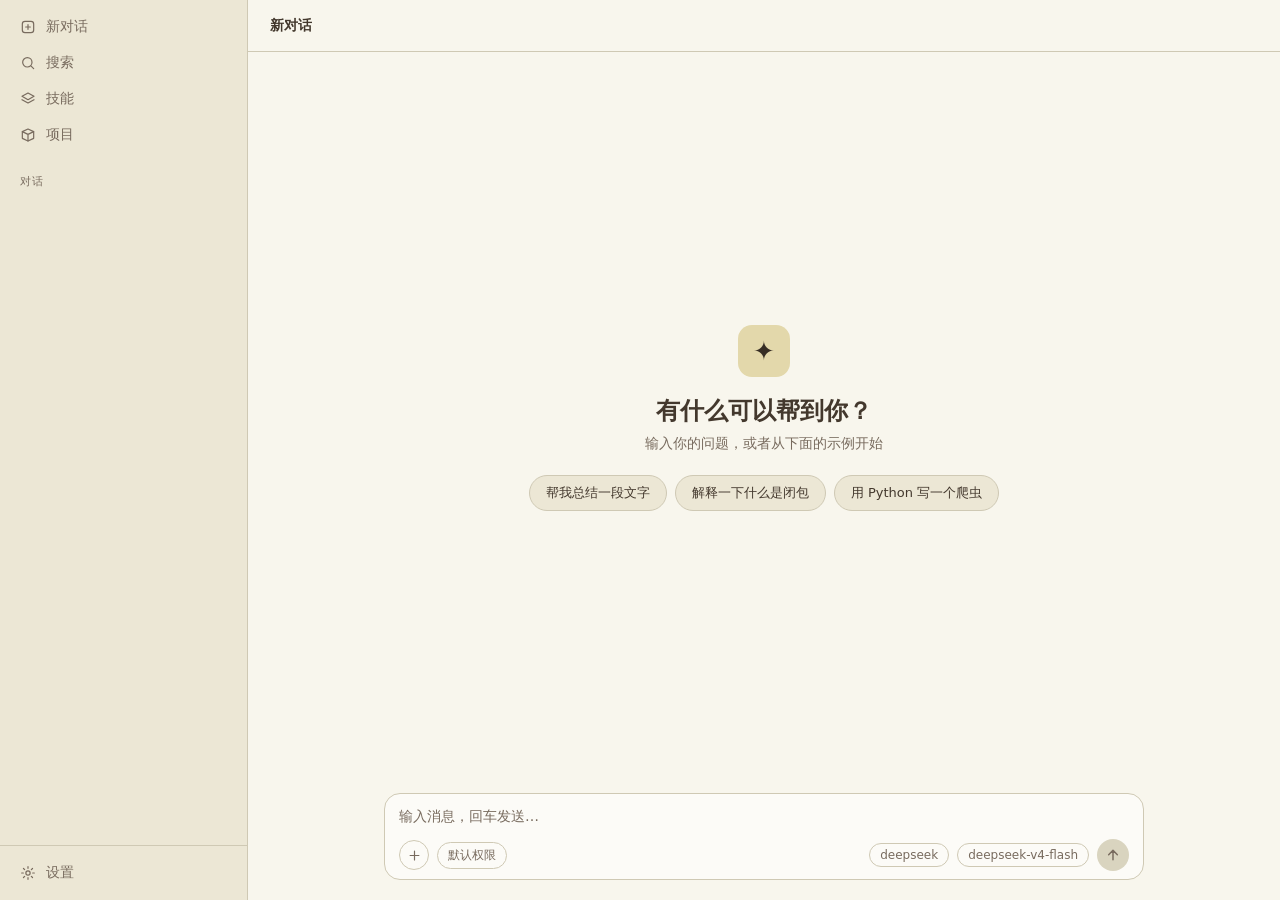
==== static/index.html @ 175a91f8 "refactor: 重构为 app 包，会话存储迁移至 SQLite - 将 main/llm/storage/schemas 移入 app/ 包，启动入口改为 app.main:app - 新增 a" ====
<!DOCTYPE html>
<html lang="zh-CN">
<head>
    <meta charset="UTF-8">
    <meta name="viewport" content="width=device-width, initial-scale=1">
    <title>AI 助手</title>
    <style>
        :root {
            --bg: hsl(48, 45%, 95%);
            --panel: hsl(48, 38%, 88%);
            --line: hsl(45, 22%, 76%);
            --txt: hsl(30, 20%, 22%);
            --sub: hsl(30, 12%, 42%);
            --accent: hsl(48, 50%, 78%);       /* 柔和米黄色 — 高亮态 */
            --hover: hsl(48, 30%, 82%);
            --pending: hsl(48, 40%, 91%);       /* 暖米色 — 等待智能命名 */
            --field: hsl(48, 50%, 98%);
        }
        * { box-sizing: border-box; margin: 0; padding: 0; }

        html, body { height: 100%; }

        [hidden] { display: none !important; }

        body {
            font-family: "Segoe UI", "Microsoft YaHei", system-ui, sans-serif;
            background: var(--bg);
            color: var(--txt);
            height: 100vh;
            display: flex;
            overflow: hidden;
            user-select: none;
        }

        /* ---------- 侧边栏 ---------- */
        aside {
            width: 248px;
            height: 100vh;
            background: var(--panel);
            border-right: 1px solid var(--line);
            display: flex;
            flex-direction: column;
            flex-shrink: 0;
            overflow: hidden;
        }

        .side-top {
            padding: 10px;
            display: flex;
            flex-direction: column;
            gap: 2px;
            flex-shrink: 0;
        }

        .nav-item {
            display: flex;
            align-items: center;
            gap: 10px;
            width: 100%;
            padding: 8px 10px;
            border: none;
            border-radius: 8px;
            background: transparent;
            color: var(--sub);
            font-family: inherit;
            font-size: 13.5px;
            text-align: left;
            cursor: pointer;
        }
        .nav-item svg { width: 16px; height: 16px; flex: none; }
        .nav-item:hover { background: var(--hover); color: var(--txt); }
        .nav-item.active { background: var(--accent); color: hsl(30, 20%, 18%); }

        .chats-label {
            padding: 12px 20px 6px;
            font-size: 11px;
            letter-spacing: 0.5px;
            text-transform: uppercase;
            color: var(--sub);
            flex-shrink: 0;
        }

        .session-list {
            flex: 1;
            min-height: 0;
            overflow-y: auto;
            list-style: none;
            padding: 0 10px 10px;
            display: flex;
            flex-direction: column;
            gap: 1px;
        }
        /* 主题化细滚动条（只用 webkit 规则，勿与 scrollbar-width 混用） */
        .session-list::-webkit-scrollbar { width: 6px; }
        .session-list::-webkit-scrollbar-track { background: transparent; }
        .session-list::-webkit-scrollbar-button { display: none; height: 0; width: 0; }
        .session-list::-webkit-scrollbar-thumb {
            background: hsla(45, 22%, 68%, 0.5);
            border-radius: 999px;
        }
        .session-list::-webkit-scrollbar-thumb:hover {
            background: hsla(45, 25%, 55%, 0.8);
        }

        .session-item {
            flex-shrink: 0;
            padding: 8px 10px;
            border-radius: 8px;
            font-size: 13px;
            color: var(--sub);
            cursor: pointer;
            white-space: nowrap;
            overflow: hidden;
            text-overflow: ellipsis;
            transition: background-color 0.45s cubic-bezier(.2,.7,.3,1),
                        color 0.35s ease,
                        box-shadow 0.45s ease;
        }
        .session-item:hover { background: var(--hover); color: var(--txt); }
        .session-item.active {
            background: var(--accent);
            color: hsl(30, 20%, 18%);
            box-shadow: 0 1px 3px hsla(45, 40%, 60%, 0.25);
        }

        /* 占位态：暖米色素描，等智能命名后柔滑过渡到米黄高亮 */
        .session-item.pending {
            background: var(--pending);
            color: hsl(40, 18%, 38%);
            box-shadow: inset 0 0 0 1px hsla(45, 30%, 72%, 0.6),
                        0 1px 6px hsla(48, 42%, 62%, 0.18);
            animation: pending-glow 2.8s ease-in-out infinite;
            cursor: default;
        }
        @keyframes pending-glow {
            0%, 100% {
                box-shadow: inset 0 0 0 1px hsla(45, 30%, 72%, 0.6),
                            0 1px 6px hsla(48, 42%, 62%, 0.18);
            }
            50% {
                box-shadow: inset 0 0 0 1px hsla(48, 40%, 65%, 0.55),
                            0 2px 10px hsla(48, 45%, 60%, 0.28);
            }
        }

        .side-bottom {
            padding: 10px;
            border-top: 1px solid var(--line);
            flex-shrink: 0;
        }

        /* ---------- 主区域 ---------- */
        main {
            flex: 1;
            display: flex;
            flex-direction: column;
            min-width: 0;
        }

        header {
            height: 52px;
            display: flex;
            align-items: center;
            padding: 0 22px;
            border-bottom: 1px solid var(--line);
        }

        #chat-title {
            font-size: 14px;
            font-weight: 600;
            color: var(--txt);
            white-space: nowrap;
            overflow: hidden;
            text-overflow: ellipsis;
        }

        #output {
            flex: 1;
            min-height: 0;
            overflow-y: auto;
        }

        /* ---------- 新会话欢迎页 ---------- */
        .welcome {
            height: 100%;
            display: flex;
            flex-direction: column;
            align-items: center;
            justify-content: center;
            text-align: center;
            padding: 24px;
        }

        .welcome .logo {
            width: 52px;
            height: 52px;
            border-radius: 14px;
            background: var(--accent);
            color: hsl(30, 20%, 18%);
            font-size: 26px;
            line-height: 52px;
            margin-bottom: 18px;
        }

        .welcome h2 {
            margin: 0 0 8px;
            font-size: 24px;
            font-weight: 600;
        }

        .welcome p {
            margin: 0;
            font-size: 14px;
            color: var(--sub);
        }

        .suggestions {
            display: flex;
            flex-wrap: wrap;
            gap: 8px;
            justify-content: center;
            margin-top: 22px;
            max-width: 520px;
        }

        .suggestion {
            padding: 8px 16px;
            font-size: 13px;
            color: var(--txt);
            background: var(--panel);
            border: 1px solid var(--line);
            border-radius: 999px;
            cursor: pointer;
            font-family: inherit;
        }
        .suggestion:hover { background: var(--hover); }

        /* ---------- 消息列表 ---------- */
        .messages {
            max-width: 760px;
            margin: 0 auto;
            padding: 24px 22px;
            display: flex;
            flex-direction: column;
            gap: 16px;
        }

        .msg {
            max-width: 70%;
            padding: 10px 14px;
            border-radius: 12px;
            font-size: 14px;
            line-height: 1.6;
            white-space: pre-wrap;
            word-break: break-word;
        }

        .msg.user {
            align-self: flex-end;
            background: var(--accent);
            color: hsl(30, 20%, 18%);
        }

        .msg.ai {
            align-self: flex-start;
            background: var(--panel);
            border: 1px solid var(--line);
        }

        /* 等待回复时的三点流动动画 */
        .msg.typing .dots {
            display: inline-flex;
            gap: 4px;
            align-items: center;
            height: 1.5em;
            vertical-align: middle;
        }
        .msg.typing .dots span {
            width: 6px;
            height: 6px;
            border-radius: 50%;
            background: var(--sub);
            animation: typing-flow 1.2s infinite ease-in-out;
        }
        .msg.typing .dots span:nth-child(2) { animation-delay: 0.2s; }
        .msg.typing .dots span:nth-child(3) { animation-delay: 0.4s; }
        @keyframes typing-flow {
            0%, 60%, 100% { opacity: 0.25; transform: scale(0.75); }
            30% { opacity: 1; transform: scale(1.3); background: var(--accent); }
        }

        /* ---------- 输入栏（圆角卡片 + 工具栏） ---------- */
        .composer { padding: 10px 24px 20px; }

        .composer-inner {
            max-width: 760px;
            margin: 0 auto;
            background: var(--field);
            border: 1px solid var(--line);
            border-radius: 16px;
            padding: 12px 14px 8px;
        }

        #msg {
            width: 100%;
            border: none;
            outline: none;
            resize: none;
            background: transparent;
            color: var(--txt);
            font-family: inherit;
            font-size: 14px;
            line-height: 1.5;
            max-height: 200px;
            user-select: text;
        }
        #msg::placeholder { color: var(--sub); }

        .composer-bar {
            display: flex;
            align-items: center;
            gap: 8px;
            margin-top: 8px;
        }

        .spacer { flex: 1; }

        .icon-btn {
            width: 30px;
            height: 30px;
            flex: none;
            display: grid;
            place-items: center;
            border: 1px solid var(--line);
            border-radius: 50%;
            background: transparent;
            color: var(--sub);
            cursor: pointer;
        }
        .icon-btn svg { width: 15px; height: 15px; }
        .icon-btn:hover { background: var(--hover); color: var(--txt); }

        .chip {
            font-size: 12px;
            color: var(--sub);
            border: 1px solid var(--line);
            border-radius: 999px;
            padding: 4px 10px;
            white-space: nowrap;
        }

        #send {
            width: 32px;
            height: 32px;
            flex: none;
            display: grid;
            place-items: center;
            border: none;
            border-radius: 50%;
            background: var(--accent);
            color: hsl(30, 20%, 18%);
            cursor: pointer;
        }
        #send svg { width: 16px; height: 16px; }
        #send:hover { filter: brightness(1.08); }
        #send:disabled {
            background: hsl(48, 25%, 80%);
            color: var(--sub);
            cursor: not-allowed;
            filter: none;
        }
    </style>
</head>
<body>

    <!-- 左侧边栏 -->
    <aside>
        <div class="side-top">
            <button class="nav-item" id="nav-new">
                <svg viewBox="0 0 24 24" fill="none" stroke="currentColor" stroke-width="1.8" stroke-linecap="round" stroke-linejoin="round"><rect x="3.5" y="3.5" width="17" height="17" rx="4"/><path d="M12 8.5v7M8.5 12h7"/></svg>
                <span>新对话</span>
            </button>
            <button class="nav-item" id="nav-search">
                <svg viewBox="0 0 24 24" fill="none" stroke="currentColor" stroke-width="1.8" stroke-linecap="round" stroke-linejoin="round"><circle cx="11" cy="11" r="7"/><path d="M20.5 20.5l-4.2-4.2"/></svg>
                <span>搜索</span>
            </button>
            <button class="nav-item" id="nav-skill">
                <svg viewBox="0 0 24 24" fill="none" stroke="currentColor" stroke-width="1.8" stroke-linecap="round" stroke-linejoin="round"><path d="M12 3l9 5-9 5-9-5z"/><path d="M3 13l9 5 9-5"/></svg>
                <span>技能</span>
            </button>
            <button class="nav-item" id="nav-project">
                <svg viewBox="0 0 24 24" fill="none" stroke="currentColor" stroke-width="1.8" stroke-linecap="round" stroke-linejoin="round"><path d="M3.5 7l8.5-4 8.5 4v10l-8.5 4-8.5-4z"/><path d="M3.5 7l8.5 4 8.5-4M12 11v10"/></svg>
                <span>项目</span>
            </button>
        </div>

        <div class="chats-label">对话</div>
        <ul class="session-list" id="session-list"></ul>

        <div class="side-bottom">
            <button class="nav-item" id="nav-config">
                <svg viewBox="0 0 24 24" fill="none" stroke="currentColor" stroke-width="1.8" stroke-linecap="round" stroke-linejoin="round"><circle cx="12" cy="12" r="3.2"/><path d="M12 2.5v2.5M12 19v2.5M2.5 12H5M19 12h2.5M5.2 5.2l1.8 1.8M17 17l1.8 1.8M18.8 5.2L17 7M7 17l-1.8 1.8"/></svg>
                <span>设置</span>
            </button>
        </div>
    </aside>

    <!-- 右侧主区域 -->
    <main>
        <header>
            <h1 id="chat-title">新对话</h1>
        </header>

        <!-- 消息区：欢迎页 与 消息列表 二选一 -->
        <div id="output">
            <!-- 新会话欢迎页 -->
            <section id="welcome" class="welcome">
                <div class="logo">✦</div>
                <h2>有什么可以帮到你？</h2>
                <p>输入你的问题，或者从下面的示例开始</p>
                <div class="suggestions">
                    <button class="suggestion" data-prompt="帮我总结下面这段文字：">帮我总结一段文字</button>
                    <button class="suggestion" data-prompt="解释一下什么是闭包">解释一下什么是闭包</button>
                    <button class="suggestion" data-prompt="用 Python 写一个简单的爬虫">用 Python 写一个爬虫</button>
                </div>
            </section>

            <!-- 消息列表 -->
            <div id="messages" class="messages" hidden></div>
        </div>

        <div class="composer">
            <div class="composer-inner">
                <textarea id="msg" rows="1" placeholder="输入消息，回车发送…" autocomplete="off"></textarea>
                <div class="composer-bar">
                    <button class="icon-btn" title="添加附件" type="button">
                        <svg viewBox="0 0 24 24" fill="none" stroke="currentColor" stroke-width="1.9" stroke-linecap="round"><path d="M12 5v14M5 12h14"/></svg>
                    </button>
                    <span class="chip">默认权限</span>
                    <span class="spacer"></span>
                    <span class="chip">deepseek</span>
                    <span class="chip">deepseek-v4-flash</span>
                    <button id="send" disabled title="发送">
                        <svg viewBox="0 0 24 24" fill="none" stroke="currentColor" stroke-width="2.2" stroke-linecap="round" stroke-linejoin="round"><path d="M12 19V5M5.5 11.5L12 5l6.5 6.5"/></svg>
                    </button>
                </div>
            </div>
        </div>
    </main>

<script>
    const outputEl = document.getElementById("output");
    const welcomeEl = document.getElementById("welcome");
    const messagesEl = document.getElementById("messages");
    const listEl = document.getElementById("session-list");
    const msgInput = document.getElementById("msg");
    const sendBtn = document.getElementById("send");
    const titleEl = document.getElementById("chat-title");

    let currentSession = null;      // uuid
    let currentSessionName = null;  // 显示名

    /* ==================== 视图切换 ==================== */

    function scrollToLatest(loadingEl) {
        outputEl.scrollTop = outputEl.scrollHeight;

        const outputTop = outputEl.getBoundingClientRect().top;
        const loadingTop = loadingEl.getBoundingClientRect().top;

        if (loadingTop < outputTop) {
            outputEl.scrollTop -= (outputTop - loadingTop);
        }
    }

    // 显示欢迎页（新会话状态）
    function showWelcome() {
        currentSession = null;
        currentSessionName = null;
        titleEl.textContent = "新对话";
        messagesEl.innerHTML = "";
        messagesEl.hidden = true;
        welcomeEl.hidden = false;
        outputEl.scrollTop = 0;
        document.querySelectorAll(".session-item")
            .forEach(el => el.classList.remove("active"));
    }

    // 显示消息列表（已有会话状态）
    function showMessages() {
        welcomeEl.hidden = true;
        messagesEl.hidden = false;
        msgInput.focus();
    }

    // 往消息区追加一条消息
    function addMessage(role, text) {
        const p = document.createElement("div");
        p.className = "msg " + role;
        p.textContent = text;
        messagesEl.appendChild(p);
        outputEl.scrollTop = outputEl.scrollHeight;
        return p;
    }

    // 新建会话 = 回到欢迎页
    function createSession() {
        showWelcome();
        msgInput.value = "";
        autoGrow();
        updateSendState();
        msgInput.focus();
    }

    /* ==================== 侧边栏导航 ==================== */

    const navItems = document.querySelectorAll(".nav-item");
    navItems.forEach(item => {
        item.addEventListener("click", () => {
            navItems.forEach(i => i.classList.remove("active"));
            item.classList.add("active");
        });
    });

    document.getElementById("nav-new").addEventListener("click", () => {
        createSession();
    });

    /* ==================== 后端接口 ==================== */

    async function loadSessions() {
        const r = await fetch("/sessions");
        const data = await r.json();
        return data.sessions;  // [{uuid, name}, ...]
    }

    async function loadHistory(uuid) {
        const r = await fetch("/history", {
            method: "POST",
            headers: {"Content-Type": "application/json"},
            body: JSON.stringify({session_uuid: uuid})
        });
        const data = await r.json();
        return {history: data.history, name: data.session};
    }

    /* ==================== 会话列表 ==================== */

    // 新会话占位项：先以偏白色高光出现，等智能命名后再变为黄色高光
    function addPendingSession(uuid) {
        document.querySelectorAll(".session-item")
            .forEach(el => el.classList.remove("active"));
        const li = document.createElement("li");
        li.className = "session-item pending";
        li.textContent = "新会话";
        li.dataset.uuid = uuid;
        li.addEventListener("click", () => openSession(uuid, "新会话", li));
        listEl.insertBefore(li, listEl.firstChild);
        return li;
    }

    async function refreshSessions() {
        let sessions = [];
        try {
            sessions = await loadSessions();
        } catch (e) {
            console.error("加载会话列表失败", e);
            return;
        }

        listEl.innerHTML = "";
        for (const s of sessions) {
            const li = document.createElement("li");
            li.className = "session-item";
            li.textContent = s.name;
            li.dataset.uuid = s.uuid;
            if (s.uuid === currentSession) li.classList.add("active");
            li.addEventListener("click", () => openSession(s.uuid, s.name, li));
            listEl.appendChild(li);
        }
    }

    async function openSession(uuid, name, li) {
        document.querySelectorAll(".session-item")
            .forEach(el => el.classList.remove("active"));
        if (li) li.classList.add("active");

        navItems.forEach(i => i.classList.remove("active"));

        currentSession = uuid;
        currentSessionName = name;
        titleEl.textContent = name;
        showMessages();
        messagesEl.innerHTML = "";

        try {
            const {history, name: serverName} = await loadHistory(uuid);
            currentSessionName = serverName;
            titleEl.textContent = serverName;
            for (const item of history) {
                addMessage(item.role === "user" ? "user" : "ai", item.content);
            }
        } catch (e) {
            addMessage("ai", "历史记录加载失败");
        }
    }

    /* ==================== 输入框状态 ==================== */

    function autoGrow() {
        msgInput.style.height = "auto";
        msgInput.style.height = Math.min(msgInput.scrollHeight, 200) + "px";
    }

    function updateSendState() {
        sendBtn.disabled = msgInput.value.trim().length === 0;
    }

    msgInput.addEventListener("input", () => {
        autoGrow();
        updateSendState();
    });
    msgInput.addEventListener("keydown", e => {
        if (e.key === "Enter" && !e.shiftKey && !sendBtn.disabled) {
            e.preventDefault();
            sendBtn.click();
        }
    });

    // 示例问题 → 填入输入框
    document.querySelectorAll(".suggestion").forEach(btn => {
        btn.addEventListener("click", () => {
            msgInput.value = btn.dataset.prompt || btn.textContent;
            autoGrow();
            updateSendState();
            msgInput.focus();
        });
    });

    /* ==================== 发送消息 ==================== */

    sendBtn.addEventListener("click", async () => {
        const text = msgInput.value.trim();
        if (!text) return;

        msgInput.value = "";
        autoGrow();
        updateSendState();

        showMessages();
        scrollToLatest(messagesEl);

        addMessage("user", text);
        const loading = addMessage("ai", "");
        loading.classList.add("typing");
        loading.innerHTML = '<span class="dots"><span></span><span></span><span></span></span>';
        scrollToLatest(loading);

        const isNewChat = currentSession === null;
        let pendingItem = null;
        const removePending = () => {
            if (pendingItem) { pendingItem.remove(); pendingItem = null; }
        };

        try {
            const body = {message: text};
            if (currentSession) {
                body.session_uuid = currentSession;
            }

            const r = await fetch("/chat/stream", {
                method: "POST",
                headers: {"Content-Type": "application/json"},
                body: JSON.stringify(body)
            });
            if (!r.ok) {
                const result = await r.json();
                const errMsg = typeof result.detail === "string" ? result.detail : r.status;
                loading.classList.remove("typing");
                loading.textContent = "出错了 - " + errMsg;
                removePending();
                return;
            }
            const reader = await r.body.getReader();
            const decoder = new TextDecoder();
            let buffer = "";
            let full = "";
            while (true) {
                const {value, done} = await reader.read();
                if (done) break;
                buffer += decoder.decode(value, {stream: true});
                const parts = buffer.split("\n\n");
                buffer = parts.pop();
                for (const part of parts) {
                    if (!part.startsWith("data: ")) continue;
                    const content = part.slice(6);
                    if (content.startsWith("[START]")) {
                        currentSession = content.slice(7);
                        if (isNewChat && !pendingItem) {
                            pendingItem = addPendingSession(currentSession);
                        }
                        continue;
                    }
                    if (content === "[DONE]") break;
                    if (content.startsWith("[ERROR]")) {
                        loading.classList.remove("typing");
                        loading.textContent = "出错了 - " + content;
                        removePending();
                        return;
                    }
                    if (content === "") continue;
                    if (full === "") loading.classList.remove("typing");
                    full += content;
                    loading.textContent = full;
                    scrollToLatest(loading);
                    outputEl.scrollTop = outputEl.scrollHeight;
                }
            }

            // 重命名会话（只在新对话且有回复时触发）
            if (full && isNewChat) {
                try {
                    const r2 = await fetch("/chat", {
                        method: "POST",
                        headers: {"Content-Type": "application/json"},
                        body: JSON.stringify({session_uuid: currentSession})
                    });
                    if (r2.ok) {
                        const data = await r2.json();
                        currentSessionName = data.session;
                        titleEl.textContent = data.session;
                        // 占位项由偏白色高光切到黄色高光
                        if (pendingItem) {
                            pendingItem.textContent = data.session;
                            pendingItem.classList.remove("pending");
                            pendingItem.classList.add("active");
                            pendingItem.onclick = () => openSession(currentSession, data.session, pendingItem);
                        }
                    }
                } catch (e) {
                    console.warn("会话重命名失败", e);
                }
            }

            if (full) {
                await refreshSessions();
            } else {
                removePending();
            }
        } catch (e) {
            loading.classList.remove("typing");
            loading.textContent = "网络错误";
            removePending();
        }
    });

    /* ==================== 初始化 ==================== */

    async function init() {
        createSession();
        await refreshSessions();
    }

    init();
</script>
</body>
</html>
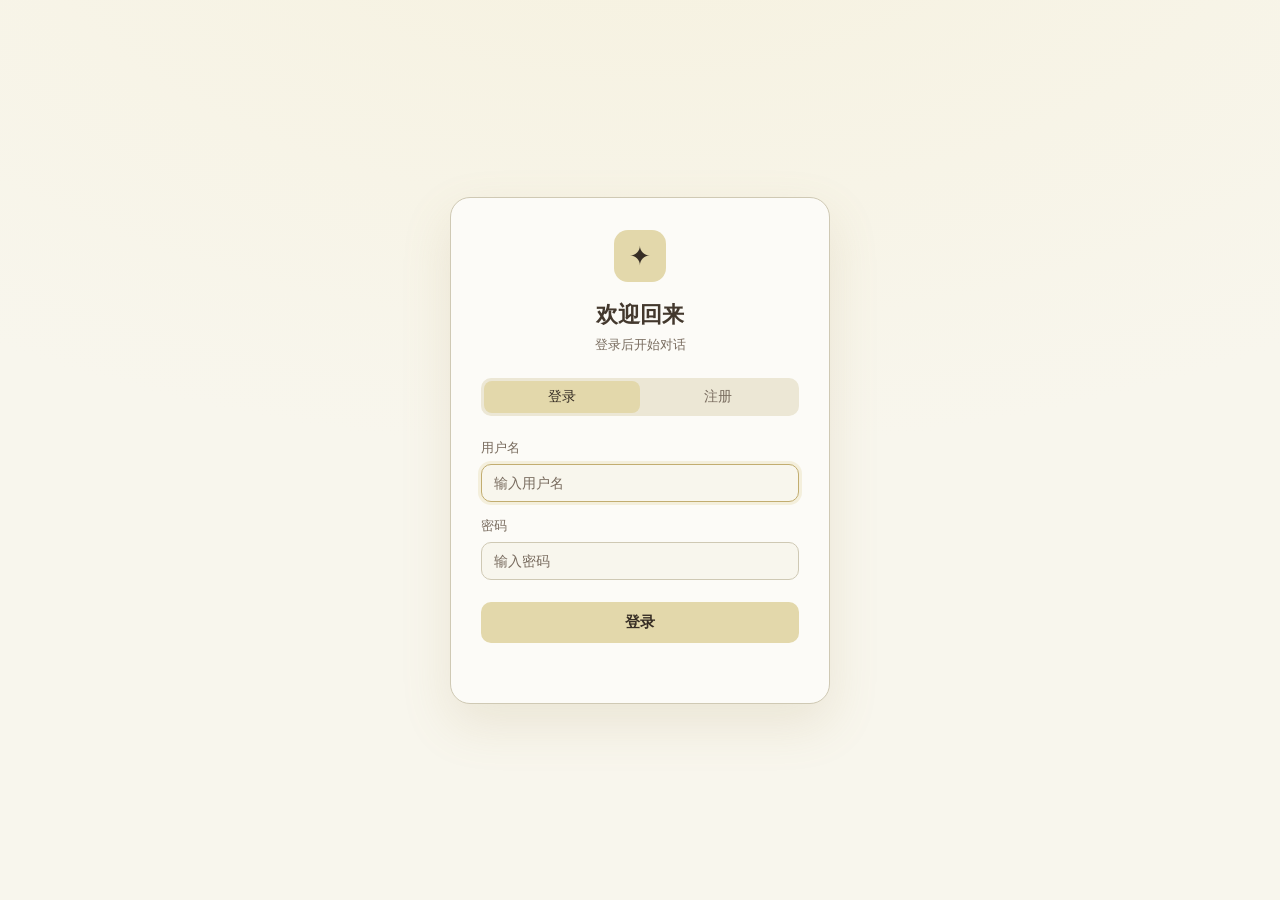
==== commit 529b3bd5: "feat: Redis 熔断降级与后台探活，新增 JWT 登录与用户隔离 - cache: 关闭 redis-py 内置重试，0.5s 超时 + 熔断 + 后台探活，修复 Redis 不可用时的长时间" ====
--- a/static/index.html
+++ b/static/index.html
@@ -32,6 +32,133 @@
             user-select: none;
         }
 
+        #app { display: flex; flex: 1; min-width: 0; }
+
+        /* ---------- 登录 / 注册 ---------- */
+        #auth-view {
+            flex: 1;
+            min-width: 0;
+            display: flex;
+            align-items: center;
+            justify-content: center;
+            padding: 24px;
+            background:
+                radial-gradient(1100px 560px at 50% -12%, hsl(48, 55%, 92%), transparent),
+                var(--bg);
+        }
+
+        .auth-card {
+            width: 100%;
+            max-width: 380px;
+            background: var(--field);
+            border: 1px solid var(--line);
+            border-radius: 20px;
+            padding: 32px 30px 28px;
+            box-shadow: 0 20px 50px hsla(40, 30%, 50%, 0.16);
+        }
+
+        .auth-logo {
+            width: 52px;
+            height: 52px;
+            border-radius: 14px;
+            background: var(--accent);
+            color: hsl(30, 20%, 18%);
+            font-size: 26px;
+            line-height: 52px;
+            text-align: center;
+            margin: 0 auto 18px;
+        }
+
+        .auth-card h2 {
+            font-size: 22px;
+            font-weight: 600;
+            text-align: center;
+            margin: 0 0 6px;
+        }
+
+        .auth-sub {
+            text-align: center;
+            font-size: 13px;
+            color: var(--sub);
+            margin: 0 0 24px;
+        }
+
+        .auth-tabs {
+            display: flex;
+            background: var(--panel);
+            border-radius: 10px;
+            padding: 3px;
+            margin-bottom: 24px;
+        }
+
+        .auth-tabs button {
+            flex: 1;
+            border: none;
+            background: transparent;
+            color: var(--sub);
+            font-family: inherit;
+            font-size: 13.5px;
+            padding: 7px 0;
+            border-radius: 8px;
+            cursor: pointer;
+            transition: background-color .35s ease, color .35s ease;
+        }
+        .auth-tabs button.active {
+            background: var(--accent);
+            color: hsl(30, 20%, 18%);
+        }
+
+        .field { margin-bottom: 16px; }
+        .field label {
+            display: block;
+            font-size: 12.5px;
+            color: var(--sub);
+            margin-bottom: 7px;
+        }
+        .field input {
+            width: 100%;
+            border: 1px solid var(--line);
+            background: var(--bg);
+            color: var(--txt);
+            font-family: inherit;
+            font-size: 14px;
+            padding: 10px 12px;
+            border-radius: 10px;
+            outline: none;
+            user-select: text;
+            transition: border-color .3s ease, box-shadow .3s ease;
+        }
+        .field input::placeholder { color: var(--sub); }
+        .field input:focus {
+            border-color: hsl(45, 40%, 60%);
+            box-shadow: 0 0 0 3px hsla(48, 50%, 70%, 0.25);
+        }
+
+        .auth-btn {
+            width: 100%;
+            border: none;
+            border-radius: 10px;
+            background: var(--accent);
+            color: hsl(30, 20%, 18%);
+            font-family: inherit;
+            font-size: 14.5px;
+            font-weight: 600;
+            padding: 11px 0;
+            cursor: pointer;
+            margin-top: 6px;
+            transition: filter .3s ease, opacity .3s ease;
+        }
+        .auth-btn:hover { filter: brightness(1.05); }
+        .auth-btn:disabled { opacity: .6; cursor: not-allowed; filter: none; }
+
+        .auth-msg {
+            min-height: 18px;
+            font-size: 12.5px;
+            color: hsl(10, 42%, 52%);
+            text-align: center;
+            margin-top: 14px;
+        }
+
         /* ---------- 侧边栏 ---------- */
         aside {
             width: 248px;
@@ -144,10 +271,88 @@
         }
 
         .side-bottom {
+            position: relative;
             padding: 10px;
             border-top: 1px solid var(--line);
             flex-shrink: 0;
         }
+
+        /* ---------- 底部用户栏 + 弹出菜单 ---------- */
+        .user-cell {
+            position: relative;
+            display: flex;
+            align-items: center;
+            gap: 8px;
+            width: 100%;
+            padding: 9px 10px;
+            border: none;
+            border-radius: 9px;
+            background: transparent;
+            color: var(--sub);
+            font-family: inherit;
+            font-size: 13px;
+            cursor: pointer;
+            transition: background-color .35s ease, color .35s ease;
+        }
+        .user-cell:hover { background: var(--hover); color: var(--txt); }
+
+        .user-name {
+            flex: 1;
+            min-width: 0;
+            overflow: hidden;
+            text-overflow: ellipsis;
+            white-space: nowrap;
+            text-align: left;
+        }
+
+        .user-dots {
+            flex: none;
+            display: inline-flex;
+            gap: 2.5px;
+            align-items: center;
+        }
+        .user-dots i {
+            width: 3.5px;
+            height: 3.5px;
+            border-radius: 50%;
+            background: currentColor;
+        }
+
+        .user-menu {
+            position: absolute;
+            bottom: calc(100% + 8px);
+            left: 10px;
+            right: 10px;
+            background: var(--panel);
+            border: 1px solid var(--line);
+            border-radius: 12px;
+            padding: 6px;
+            box-shadow: 0 12px 30px hsla(40, 30%, 40%, 0.18);
+            z-index: 20;
+            animation: menu-in .22s cubic-bezier(.2,.7,.3,1);
+        }
+        @keyframes menu-in {
+            from { opacity: 0; transform: translateY(6px); }
+            to { opacity: 1; transform: translateY(0); }
+        }
+
+        .user-menu-item {
+            width: 100%;
+            display: flex;
+            align-items: center;
+            gap: 8px;
+            padding: 8px 10px;
+            border: none;
+            border-radius: 8px;
+            background: transparent;
+            color: var(--sub);
+            font-family: inherit;
+            font-size: 13px;
+            text-align: left;
+            cursor: pointer;
+            transition: background-color .3s ease, color .3s ease;
+        }
+        .user-menu-item:hover { background: var(--hover); color: var(--txt); }
 
         /* ---------- 主区域 ---------- */
         main {
@@ -253,6 +458,7 @@
             line-height: 1.6;
             white-space: pre-wrap;
             word-break: break-word;
+            user-select: text;
         }
 
         .msg.user {
@@ -372,6 +578,39 @@
     </style>
 </head>
 <body>
+
+    <!-- 登录 / 注册 -->
+    <section id="auth-view">
+        <div class="auth-card">
+            <div class="auth-logo">✦</div>
+            <h2 id="auth-title">欢迎回来</h2>
+            <p class="auth-sub" id="auth-sub">登录后开始对话</p>
+
+            <div class="auth-tabs">
+                <button id="tab-login" class="active" type="button">登录</button>
+                <button id="tab-register" type="button">注册</button>
+            </div>
+
+            <div class="field">
+                <label for="auth-username">用户名</label>
+                <input id="auth-username" type="text" placeholder="输入用户名" autocomplete="username">
+            </div>
+            <div class="field">
+                <label for="auth-password">密码</label>
+                <input id="auth-password" type="password" placeholder="输入密码" autocomplete="current-password">
+            </div>
+            <div class="field" id="confirm-field" hidden>
+                <label for="auth-confirm">确认密码</label>
+                <input id="auth-confirm" type="password" placeholder="再次输入密码" autocomplete="new-password">
+            </div>
+
+            <button class="auth-btn" id="auth-submit" type="button">登录</button>
+            <p class="auth-msg" id="auth-msg"></p>
+        </div>
+    </section>
+
+    <!-- 应用主体 -->
+    <div id="app" hidden>
 
     <!-- 左侧边栏 -->
     <aside>
@@ -398,10 +637,14 @@
         <ul class="session-list" id="session-list"></ul>
 
         <div class="side-bottom">
-            <button class="nav-item" id="nav-config">
-                <svg viewBox="0 0 24 24" fill="none" stroke="currentColor" stroke-width="1.8" stroke-linecap="round" stroke-linejoin="round"><circle cx="12" cy="12" r="3.2"/><path d="M12 2.5v2.5M12 19v2.5M2.5 12H5M19 12h2.5M5.2 5.2l1.8 1.8M17 17l1.8 1.8M18.8 5.2L17 7M7 17l-1.8 1.8"/></svg>
-                <span>设置</span>
+            <button class="user-cell" id="user-menu-btn" type="button">
+                <span class="user-name" id="user-name">用户</span>
+                <span class="user-dots" aria-hidden="true"><i></i><i></i><i></i></span>
             </button>
+            <div class="user-menu" id="user-menu" hidden>
+                <button class="user-menu-item" id="menu-config" type="button">设置</button>
+                <button class="user-menu-item" id="menu-logout" type="button">退出登录</button>
+            </div>
         </div>
     </aside>
 
@@ -447,8 +690,168 @@
             </div>
         </div>
     </main>
+    </div><!-- /#app -->
 
 <script>
+    /* ==================== 认证 ==================== */
+    const TOKEN_KEY = "ai_chat_token";
+    const USER_KEY = "ai_chat_username";
+    let authToken = localStorage.getItem(TOKEN_KEY) || null;
+
+    const authView = document.getElementById("auth-view");
+    const appEl = document.getElementById("app");
+    const userNameEl = document.getElementById("user-name");
+
+    function authHeaders() {
+        return authToken ? {"Authorization": "Bearer " + authToken} : {};
+    }
+
+    function showAuth() {
+        authToken = null;
+        localStorage.removeItem(TOKEN_KEY);
+        localStorage.removeItem(USER_KEY);
+        appEl.hidden = true;
+        authView.hidden = false;
+        setTimeout(() => document.getElementById("auth-username").focus(), 0);
+    }
+
+    function hideAuth() {
+        authView.hidden = true;
+        appEl.hidden = false;
+    }
+
+    // 登录 / 注册切换与提交
+    let authMode = "login";
+    const tabLogin = document.getElementById("tab-login");
+    const tabRegister = document.getElementById("tab-register");
+    const authTitle = document.getElementById("auth-title");
+    const authSub = document.getElementById("auth-sub");
+    const confirmField = document.getElementById("confirm-field");
+    const authSubmit = document.getElementById("auth-submit");
+    const authMsg = document.getElementById("auth-msg");
+    const usernameInput = document.getElementById("auth-username");
+    const passwordInput = document.getElementById("auth-password");
+    const confirmInput = document.getElementById("auth-confirm");
+
+    function setAuthMode(mode) {
+        authMode = mode;
+        const isLogin = mode === "login";
+        tabLogin.classList.toggle("active", isLogin);
+        tabRegister.classList.toggle("active", !isLogin);
+        confirmField.hidden = isLogin;
+        authTitle.textContent = isLogin ? "欢迎回来" : "创建账号";
+        authSub.textContent = isLogin ? "登录后开始对话" : "注册一个新账号";
+        authSubmit.textContent = isLogin ? "登录" : "注册";
+        passwordInput.setAttribute("autocomplete", isLogin ? "current-password" : "new-password");
+        authMsg.textContent = "";
+        usernameInput.focus();
+    }
+
+    tabLogin.addEventListener("click", () => setAuthMode("login"));
+    tabRegister.addEventListener("click", () => setAuthMode("register"));
+
+    function clearAuthFields() {
+        usernameInput.value = "";
+        passwordInput.value = "";
+        confirmInput.value = "";
+    }
+
+    authSubmit.addEventListener("click", async () => {
+        const username = usernameInput.value.trim();
+        const password = passwordInput.value;
+        authMsg.textContent = "";
+
+        if (!username || !password) {
+            authMsg.textContent = "请输入用户名和密码";
+            return;
+        }
+        if (authMode === "register") {
+            if (password.length < 6) {
+                authMsg.textContent = "密码至少 6 位";
+                return;
+            }
+            if (password !== confirmInput.value) {
+                authMsg.textContent = "两次输入的密码不一致";
+                return;
+            }
+        }
+
+        authSubmit.disabled = true;
+        try {
+            const r = await fetch("/" + authMode, {
+                method: "POST",
+                headers: {"Content-Type": "application/json"},
+                body: JSON.stringify({username, password})
+            });
+            const data = await r.json().catch(() => ({}));
+
+            if (!r.ok) {
+                authMsg.textContent = typeof data.detail === "string" ? data.detail : ("请求失败 " + r.status);
+                return;
+            }
+
+            // 注册成功后跳转到登录页，让用户手动登录
+            if (authMode === "register") {
+                clearAuthFields();
+                setAuthMode("login");
+                authMsg.textContent = "注册成功，请登录";
+                return;
+            }
+
+            authToken = data.access_token;
+            localStorage.setItem(TOKEN_KEY, authToken);
+            localStorage.setItem(USER_KEY, username);
+            userNameEl.textContent = username;
+            clearAuthFields();
+            hideAuth();
+            init();
+        } catch (e) {
+            authMsg.textContent = "网络错误，请稍后重试";
+        } finally {
+            authSubmit.disabled = false;
+        }
+    });
+
+    [passwordInput, confirmInput].forEach(input => {
+        input.addEventListener("keydown", e => {
+            if (e.key === "Enter" && !authSubmit.disabled) {
+                e.preventDefault();
+                authSubmit.click();
+            }
+        });
+    });
+
+    /* ==================== 底部用户菜单 ==================== */
+    const userMenuBtn = document.getElementById("user-menu-btn");
+    const userMenu = document.getElementById("user-menu");
+
+    userMenuBtn.addEventListener("click", e => {
+        e.stopPropagation();
+        userMenu.hidden = !userMenu.hidden;
+    });
+
+    document.addEventListener("click", e => {
+        if (!userMenu.hidden && !userMenu.contains(e.target) && e.target !== userMenuBtn) {
+            userMenu.hidden = true;
+        }
+    });
+
+    document.getElementById("menu-config").addEventListener("click", () => {
+        userMenu.hidden = true;
+    });
+
+    document.getElementById("menu-logout").addEventListener("click", () => {
+        userMenu.hidden = true;
+        showAuth();
+    });
+
+    /* 点击非可选中区域时清除文本选区（body 为 user-select:none，浏览器不会自动取消） */
+    document.addEventListener("mousedown", e => {
+        if (e.target.closest(".msg, #msg, .field input")) return;
+        const sel = window.getSelection();
+        if (sel && !sel.isCollapsed) sel.removeAllRanges();
+    });
+
     const outputEl = document.getElementById("output");
     const welcomeEl = document.getElementById("welcome");
     const messagesEl = document.getElementById("messages");
@@ -457,6 +860,8 @@
     const sendBtn = document.getElementById("send");
     const titleEl = document.getElementById("chat-title");
 
+    // currentSession 存会话 uuid（后端生成的唯一标识，用来定位是哪个会话）
+    // currentSessionName 只用于界面显示，二者分工不同
     let currentSession = null;      // uuid
     let currentSessionName = null;  // 显示名
 
@@ -484,6 +889,10 @@
         outputEl.scrollTop = 0;
         document.querySelectorAll(".session-item")
             .forEach(el => el.classList.remove("active"));
+        // 清除所有导航项高亮（如退出登录），并默认高亮“新对话”
+        document.querySelectorAll(".nav-item")
+            .forEach(el => el.classList.remove("active"));
+        document.getElementById("nav-new").classList.add("active");
     }
 
     // 显示消息列表（已有会话状态）
@@ -529,7 +938,8 @@
     /* ==================== 后端接口 ==================== */
 
     async function loadSessions() {
-        const r = await fetch("/sessions");
+        const r = await fetch("/sessions", {headers: authHeaders()});
+        if (r.status === 401) { showAuth(); return []; }
         const data = await r.json();
         return data.sessions;  // [{uuid, name}, ...]
     }
@@ -537,9 +947,10 @@
     async function loadHistory(uuid) {
         const r = await fetch("/history", {
             method: "POST",
-            headers: {"Content-Type": "application/json"},
+            headers: {"Content-Type": "application/json", ...authHeaders()},
             body: JSON.stringify({session_uuid: uuid})
         });
+        if (r.status === 401) { showAuth(); throw new Error("unauthorized"); }
         const data = await r.json();
         return {history: data.history, name: data.session};
     }
@@ -663,6 +1074,7 @@
         };
 
         try {
+            // 发给后端的 JSON：新会话只带 message；续聊时再带上 session_uuid
             const body = {message: text};
             if (currentSession) {
                 body.session_uuid = currentSession;
@@ -670,9 +1082,13 @@
 
             const r = await fetch("/chat/stream", {
                 method: "POST",
-                headers: {"Content-Type": "application/json"},
+                headers: {"Content-Type": "application/json", ...authHeaders()},
                 body: JSON.stringify(body)
             });
+            if (r.status === 401) {
+                showAuth();
+                return;
+            }
             if (!r.ok) {
                 const result = await r.json();
                 const errMsg = typeof result.detail === "string" ? result.detail : r.status;
@@ -694,6 +1110,8 @@
                 for (const part of parts) {
                     if (!part.startsWith("data: ")) continue;
                     const content = part.slice(6);
+                    // 后端把新会话的 uuid 放在流首帧 [START]<uuid> 里发回来，
+                    // 前端存下它，之后所有请求（history / chat / stream）都带上它
                     if (content.startsWith("[START]")) {
                         currentSession = content.slice(7);
                         if (isNewChat && !pendingItem) {
@@ -722,9 +1140,13 @@
                 try {
                     const r2 = await fetch("/chat", {
                         method: "POST",
-                        headers: {"Content-Type": "application/json"},
+                        headers: {"Content-Type": "application/json", ...authHeaders()},
                         body: JSON.stringify({session_uuid: currentSession})
                     });
+                    if (r2.status === 401) {
+                        showAuth();
+                        return;
+                    }
                     if (r2.ok) {
                         const data = await r2.json();
                         currentSessionName = data.session;
@@ -761,7 +1183,16 @@
         await refreshSessions();
     }
 
-    init();
+    // 页面加载：有 token 则直接进入应用，否则展示登录页
+    if (authToken) {
+        const storedName = localStorage.getItem(USER_KEY);
+        if (storedName) userNameEl.textContent = storedName;
+        hideAuth();
+        init();
+    } else {
+        setAuthMode("login");
+        showAuth();
+    }
 </script>
 </body>
 </html>
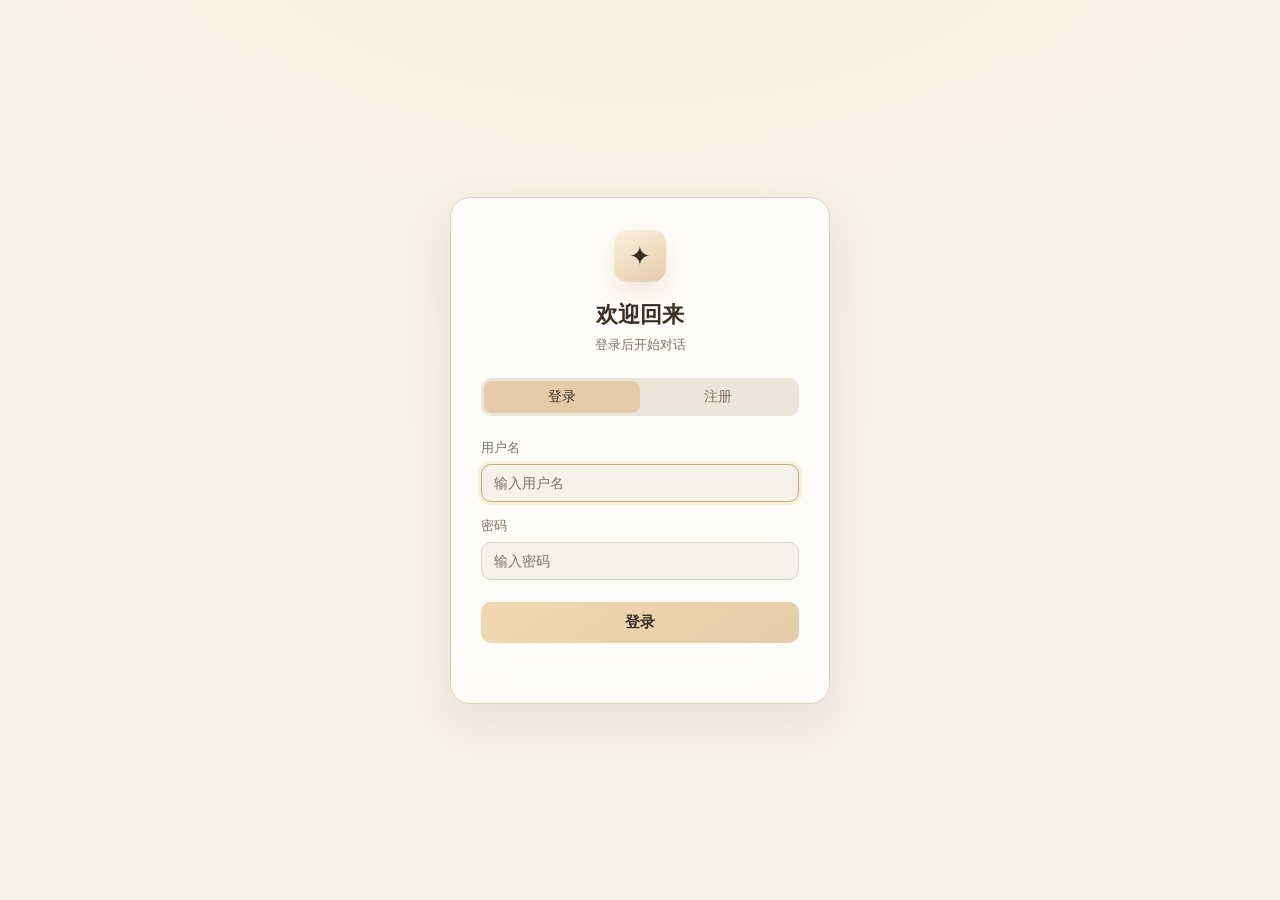
==== commit 7773e18f: "feat: 界面视觉升级与 Docker 部署支持 顶部品牌栏替代左侧会话栏，改为米黄暖色主题并适配移动端；设置入口接通 API Key 弹窗。新增 Dockerfile、compose 与 Cadd" ====
--- a/static/index.html
+++ b/static/index.html
@@ -2,19 +2,25 @@
 <html lang="zh-CN">
 <head>
     <meta charset="UTF-8">
-    <meta name="viewport" content="width=device-width, initial-scale=1">
-    <title>AI 助手</title>
+    <meta name="viewport" content="width=device-width, initial-scale=1, viewport-fit=cover">
+    <meta name="theme-color" content="#f3ead9">
+    <meta name="description" content="小满，一个会记得你的 AI 伙伴">
+    <title>小满 · 记得你的 AI 伙伴</title>
     <style>
         :root {
-            --bg: hsl(48, 45%, 95%);
-            --panel: hsl(48, 38%, 88%);
-            --line: hsl(45, 22%, 76%);
-            --txt: hsl(30, 20%, 22%);
-            --sub: hsl(30, 12%, 42%);
-            --accent: hsl(48, 50%, 78%);       /* 柔和米黄色 — 高亮态 */
-            --hover: hsl(48, 30%, 82%);
-            --pending: hsl(48, 40%, 91%);       /* 暖米色 — 等待智能命名 */
-            --field: hsl(48, 50%, 98%);
+            --bg: hsl(38, 44%, 94%);           /* 米黄底 */
+            --bg-deep: hsl(34, 38%, 90%);
+            --panel: hsl(35, 34%, 89%);
+            --line: hsl(34, 26%, 81%);
+            --txt: hsl(24, 26%, 19%);
+            --sub: hsl(28, 14%, 44%);
+            --accent: hsl(34, 55%, 78%);       /* 暖沙金 */
+            --accent-deep: hsl(24, 42%, 48%);  /* 陶土棕，用于强调 */
+            --hover: hsl(35, 36%, 85%);
+            --pending: hsl(38, 40%, 91%);
+            --field: hsl(40, 62%, 98%);
+            --shadow: 0 18px 44px hsla(30, 30%, 42%, 0.13);
+            --ring: 0 0 0 4px hsla(34, 55%, 70%, 0.22);
         }
         * { box-sizing: border-box; margin: 0; padding: 0; }
 
@@ -23,13 +29,16 @@
         [hidden] { display: none !important; }
 
         body {
-            font-family: "Segoe UI", "Microsoft YaHei", system-ui, sans-serif;
-            background: var(--bg);
+            font-family: "PingFang SC", "Microsoft YaHei", "Segoe UI", system-ui, sans-serif;
+            background:
+                radial-gradient(1200px 620px at 50% -16%, hsl(40, 60%, 97%), transparent 68%),
+                linear-gradient(180deg, var(--bg) 0%, var(--bg-deep) 100%);
             color: var(--txt);
             height: 100vh;
             display: flex;
             overflow: hidden;
             user-select: none;
+            -webkit-font-smoothing: antialiased;
         }
 
         #app { display: flex; flex: 1; min-width: 0; }
@@ -555,6 +564,102 @@
             white-space: nowrap;
         }
 
+        /* API Key 配置入口 */
+        .chip-btn {
+            font-family: inherit;
+            cursor: pointer;
+            background: transparent;
+            transition: background-color .3s ease, color .3s ease;
+        }
+        .chip-btn:hover { background: var(--hover); color: var(--txt); }
+        .chip-btn.configured::after {
+            content: "";
+            display: inline-block;
+            width: 6px;
+            height: 6px;
+            margin-left: 6px;
+            border-radius: 50%;
+            background: hsl(48, 55%, 50%);
+            vertical-align: middle;
+        }
+
+        /* ---------- API Key 配置弹窗 ---------- */
+        .modal-overlay {
+            position: fixed;
+            inset: 0;
+            z-index: 100;
+            display: flex;
+            align-items: center;
+            justify-content: center;
+            padding: 24px;
+            background: hsla(35, 25%, 18%, 0.35);
+            animation: fade-in .25s ease;
+        }
+        @keyframes fade-in {
+            from { opacity: 0; }
+            to { opacity: 1; }
+        }
+
+        .modal-card {
+            width: 100%;
+            max-width: 400px;
+            background: var(--field);
+            border: 1px solid var(--line);
+            border-radius: 16px;
+            padding: 24px;
+            box-shadow: 0 20px 50px hsla(40, 30%, 40%, 0.25);
+            animation: menu-in .25s cubic-bezier(.2,.7,.3,1);
+        }
+
+        .modal-title {
+            font-size: 16px;
+            font-weight: 600;
+            margin: 0 0 4px;
+        }
+
+        .modal-desc {
+            font-size: 12.5px;
+            color: var(--sub);
+            line-height: 1.6;
+            margin: 0 0 18px;
+        }
+
+        .modal-actions {
+            display: flex;
+            justify-content: flex-end;
+            gap: 10px;
+            margin-top: 18px;
+        }
+
+        .btn {
+            padding: 8px 16px;
+            border: 1px solid var(--line);
+            border-radius: 10px;
+            font-family: inherit;
+            font-size: 13.5px;
+            cursor: pointer;
+            transition: filter .3s ease, background-color .3s ease, color .3s ease;
+        }
+        .btn-primary {
+            background: var(--accent);
+            color: hsl(30, 20%, 18%);
+            border-color: transparent;
+        }
+        .btn-primary:hover { filter: brightness(1.05); }
+        .btn-ghost { background: transparent; color: var(--sub); }
+        .btn-ghost:hover { background: var(--hover); color: var(--txt); }
+        .btn:disabled { opacity: .6; cursor: not-allowed; filter: none; }
+
+        .btn-test { margin-right: auto; }
+
+        .modal-status {
+            min-height: 16px;
+            font-size: 12.5px;
+            margin: 0 0 4px;
+        }
+        .modal-status.ok { color: hsl(120, 30%, 38%); }
+        .modal-status.err { color: hsl(10, 42%, 52%); }
+
         #send {
             width: 32px;
             height: 32px;
@@ -574,6 +679,228 @@
             color: var(--sub);
             cursor: not-allowed;
             filter: none;
+        }
+        /* ==================== 视觉升级 ==================== */
+
+        /* 顶部栏：品牌 + 用户菜单，替代原来的左侧栏 */
+        header {
+            height: 64px;
+            padding: 0 26px;
+            background: hsla(40, 62%, 98%, 0.72);
+            backdrop-filter: blur(14px);
+            -webkit-backdrop-filter: blur(14px);
+            border-bottom: 1px solid var(--line);
+            position: relative;
+            z-index: 10;
+        }
+
+        .brand { display: flex; align-items: center; gap: 12px; min-width: 0; }
+
+        .brand-mark {
+            width: 34px; height: 34px;
+            flex: none;
+            display: grid; place-items: center;
+            border-radius: 11px;
+            background: linear-gradient(145deg, hsl(40, 70%, 90%), var(--accent));
+            color: hsl(24, 38%, 30%);
+            font-size: 17px;
+            box-shadow: 0 6px 16px hsla(30, 40%, 50%, 0.18);
+        }
+
+        .brand-text { display: flex; flex-direction: column; gap: 2px; min-width: 0; }
+        .brand-text h1 { font-size: 15px; font-weight: 600; letter-spacing: .2px; }
+
+        .brand-sub {
+            display: inline-flex; align-items: center; gap: 6px;
+            font-size: 11.5px; color: var(--sub);
+        }
+
+        .live-dot {
+            width: 6px; height: 6px; border-radius: 50%;
+            background: hsl(140, 34%, 52%);
+            box-shadow: 0 0 0 0 hsla(140, 34%, 52%, 0.45);
+            animation: live-pulse 2.6s ease-in-out infinite;
+        }
+        @keyframes live-pulse {
+            0%, 100% { box-shadow: 0 0 0 0 hsla(140, 34%, 52%, 0.4); }
+            50% { box-shadow: 0 0 0 5px hsla(140, 34%, 52%, 0); }
+        }
+
+        .user-wrap { position: relative; flex: none; }
+
+        header .user-cell {
+            width: auto;
+            padding: 7px 12px;
+            gap: 8px;
+            border-radius: 999px;
+            border: 1px solid transparent;
+        }
+        header .user-cell:hover { border-color: var(--line); }
+
+        header .user-menu {
+            top: calc(100% + 8px);
+            right: 0;
+            left: auto;
+            bottom: auto;
+            min-width: 168px;
+            background: var(--field);
+            box-shadow: var(--shadow);
+        }
+
+        /* 欢迎页 */
+        .welcome .logo {
+            width: 64px; height: 64px;
+            border-radius: 20px;
+            font-size: 30px;
+            line-height: 64px;
+            background: linear-gradient(150deg, hsl(42, 74%, 92%), var(--accent));
+            box-shadow: 0 14px 34px hsla(30, 42%, 50%, 0.2);
+            animation: float-soft 5.5s ease-in-out infinite;
+        }
+        @keyframes float-soft {
+            0%, 100% { transform: translateY(0); }
+            50% { transform: translateY(-5px); }
+        }
+
+        .welcome h2 {
+            font-family: "Songti SC", "Noto Serif SC", "PingFang SC", serif;
+            font-size: 27px;
+            letter-spacing: .5px;
+        }
+
+        .welcome p { color: var(--sub); }
+
+        .suggestion {
+            background: var(--field);
+            border-color: var(--line);
+            padding: 9px 18px;
+            transition: transform .25s cubic-bezier(.2,.7,.3,1),
+                        background-color .3s ease,
+                        box-shadow .3s ease;
+        }
+        .suggestion:hover {
+            background: var(--field);
+            transform: translateY(-2px);
+            box-shadow: 0 8px 18px hsla(30, 35%, 50%, 0.14);
+        }
+
+        /* 消息气泡 */
+        .messages { max-width: 760px; padding: 30px 22px 12px; gap: 18px; }
+
+        .msg {
+            max-width: 74%;
+            padding: 12px 16px;
+            border-radius: 18px;
+            font-size: 14.5px;
+            line-height: 1.72;
+            box-shadow: 0 2px 10px hsla(30, 30%, 50%, 0.06);
+            animation: msg-in .34s cubic-bezier(.2,.7,.3,1);
+        }
+        @keyframes msg-in {
+            from { opacity: 0; transform: translateY(7px) scale(.99); }
+            to { opacity: 1; transform: translateY(0) scale(1); }
+        }
+
+        .msg.user {
+            background: linear-gradient(150deg, hsl(38, 66%, 84%), var(--accent));
+            border-bottom-right-radius: 6px;
+            box-shadow: 0 8px 20px hsla(30, 40%, 52%, 0.16);
+        }
+
+        .msg.ai {
+            background: var(--field);
+            border: 1px solid var(--line);
+            border-bottom-left-radius: 6px;
+        }
+
+        /* 输入区 */
+        .composer { padding: 8px 24px 20px; }
+        .composer-inner {
+            padding: 13px 16px 9px;
+            border-radius: 20px;
+            box-shadow: 0 10px 30px hsla(30, 30%, 50%, 0.08);
+            transition: border-color .3s ease, box-shadow .3s ease;
+        }
+        .composer-inner:focus-within {
+            border-color: hsl(34, 45%, 68%);
+            box-shadow: var(--ring), 0 10px 30px hsla(30, 30%, 50%, 0.1);
+        }
+
+        .hint { font-size: 11.5px; color: var(--sub); opacity: .85; }
+        .model-chip { opacity: .75; }
+
+        #send {
+            width: 34px; height: 34px;
+            background: linear-gradient(145deg, hsl(38, 68%, 82%), var(--accent));
+            transition: transform .22s cubic-bezier(.2,.7,.3,1),
+                        filter .25s ease,
+                        box-shadow .25s ease;
+        }
+        #send:not(:disabled):hover {
+            transform: translateY(-1px);
+            filter: brightness(1.03);
+            box-shadow: 0 7px 16px hsla(30, 40%, 50%, 0.22);
+        }
+
+        /* 登录卡片 */
+        .auth-card {
+            background: linear-gradient(180deg, hsl(40, 66%, 99%), var(--field));
+            box-shadow: var(--shadow);
+        }
+        .auth-logo {
+            background: linear-gradient(150deg, hsl(42, 74%, 92%), var(--accent));
+            box-shadow: 0 10px 24px hsla(30, 42%, 50%, 0.18);
+        }
+        .auth-btn {
+            background: linear-gradient(145deg, hsl(38, 68%, 82%), var(--accent));
+            transition: transform .2s ease, filter .25s ease, box-shadow .25s ease;
+        }
+        .auth-btn:hover:not(:disabled) {
+            transform: translateY(-1px);
+            box-shadow: 0 10px 22px hsla(30, 40%, 50%, 0.2);
+        }
+
+        /* 滚动条 */
+        #output::-webkit-scrollbar { width: 8px; }
+        #output::-webkit-scrollbar-track { background: transparent; }
+        #output::-webkit-scrollbar-thumb {
+            background: hsla(34, 28%, 74%, 0.65);
+            border-radius: 999px;
+            border: 2px solid transparent;
+            background-clip: content-box;
+        }
+        #output::-webkit-scrollbar-thumb:hover { background-color: hsla(32, 34%, 62%, 0.85); }
+
+        /* 手机端 */
+        @media (max-width: 720px) {
+            header { height: 58px; padding: 0 14px; }
+            .brand { gap: 9px; }
+            .brand-mark { width: 30px; height: 30px; border-radius: 9px; font-size: 15px; }
+            .brand-sub { display: none; }
+            header .user-cell { padding: 6px 9px; }
+            .user-name { max-width: 76px; }
+
+            .messages { padding: 18px 14px 8px; gap: 14px; }
+            .msg { max-width: 86%; font-size: 14px; }
+
+            .composer { padding: 6px 12px calc(12px + env(safe-area-inset-bottom)); }
+            .composer-inner { border-radius: 18px; padding: 11px 12px 8px; }
+            .hint, .model-chip { display: none; }
+
+            .welcome h2 { font-size: 23px; }
+            .welcome .logo { width: 56px; height: 56px; line-height: 56px; font-size: 26px; }
+            .suggestions { max-width: 100%; }
+            .suggestion { font-size: 12.5px; padding: 8px 14px; }
+
+            .auth-card { padding: 28px 22px 24px; border-radius: 18px; }
+        }
+
+        @media (prefers-reduced-motion: reduce) {
+            *, *::before, *::after {
+                animation-duration: .001ms !important;
+                animation-iteration-count: 1 !important;
+                transition-duration: .001ms !important;
+            }
         }
     </style>
 </head>
@@ -612,46 +939,27 @@
     <!-- 应用主体 -->
     <div id="app" hidden>
 
-    <!-- 左侧边栏 -->
-    <aside>
-        <div class="side-top">
-            <button class="nav-item" id="nav-new">
-                <svg viewBox="0 0 24 24" fill="none" stroke="currentColor" stroke-width="1.8" stroke-linecap="round" stroke-linejoin="round"><rect x="3.5" y="3.5" width="17" height="17" rx="4"/><path d="M12 8.5v7M8.5 12h7"/></svg>
-                <span>新对话</span>
-            </button>
-            <button class="nav-item" id="nav-search">
-                <svg viewBox="0 0 24 24" fill="none" stroke="currentColor" stroke-width="1.8" stroke-linecap="round" stroke-linejoin="round"><circle cx="11" cy="11" r="7"/><path d="M20.5 20.5l-4.2-4.2"/></svg>
-                <span>搜索</span>
-            </button>
-            <button class="nav-item" id="nav-skill">
-                <svg viewBox="0 0 24 24" fill="none" stroke="currentColor" stroke-width="1.8" stroke-linecap="round" stroke-linejoin="round"><path d="M12 3l9 5-9 5-9-5z"/><path d="M3 13l9 5 9-5"/></svg>
-                <span>技能</span>
-            </button>
-            <button class="nav-item" id="nav-project">
-                <svg viewBox="0 0 24 24" fill="none" stroke="currentColor" stroke-width="1.8" stroke-linecap="round" stroke-linejoin="round"><path d="M3.5 7l8.5-4 8.5 4v10l-8.5 4-8.5-4z"/><path d="M3.5 7l8.5 4 8.5-4M12 11v10"/></svg>
-                <span>项目</span>
-            </button>
-        </div>
-
-        <div class="chats-label">对话</div>
-        <ul class="session-list" id="session-list"></ul>
-
-        <div class="side-bottom">
-            <button class="user-cell" id="user-menu-btn" type="button">
-                <span class="user-name" id="user-name">用户</span>
-                <span class="user-dots" aria-hidden="true"><i></i><i></i><i></i></span>
-            </button>
-            <div class="user-menu" id="user-menu" hidden>
-                <button class="user-menu-item" id="menu-config" type="button">设置</button>
-                <button class="user-menu-item" id="menu-logout" type="button">退出登录</button>
-            </div>
-        </div>
-    </aside>
-
-    <!-- 右侧主区域 -->
+    <!-- 主区域 -->
     <main>
         <header>
-            <h1 id="chat-title">新对话</h1>
+            <div class="brand">
+                <div class="brand-mark" aria-hidden="true">✦</div>
+                <div class="brand-text">
+                    <h1 id="chat-title">小满</h1>
+                    <span class="brand-sub"><i class="live-dot"></i>记得你们聊过的事</span>
+                </div>
+            </div>
+            <span class="spacer"></span>
+            <div class="user-wrap">
+                <button class="user-cell" id="user-menu-btn" type="button">
+                    <span class="user-name" id="user-name">用户</span>
+                    <span class="user-dots" aria-hidden="true"><i></i><i></i><i></i></span>
+                </button>
+                <div class="user-menu" id="user-menu" hidden>
+                    <button class="user-menu-item" id="menu-config" type="button">设置</button>
+                    <button class="user-menu-item" id="menu-logout" type="button">退出登录</button>
+                </div>
+            </div>
         </header>
 
         <!-- 消息区：欢迎页 与 消息列表 二选一 -->
@@ -659,12 +967,12 @@
             <!-- 新会话欢迎页 -->
             <section id="welcome" class="welcome">
                 <div class="logo">✦</div>
-                <h2>有什么可以帮到你？</h2>
-                <p>输入你的问题，或者从下面的示例开始</p>
+                <h2>我在呢</h2>
+                <p>随便聊点什么，你说过的事我会记着</p>
                 <div class="suggestions">
-                    <button class="suggestion" data-prompt="帮我总结下面这段文字：">帮我总结一段文字</button>
-                    <button class="suggestion" data-prompt="解释一下什么是闭包">解释一下什么是闭包</button>
-                    <button class="suggestion" data-prompt="用 Python 写一个简单的爬虫">用 Python 写一个爬虫</button>
+                    <button class="suggestion" data-prompt="今天有点累，想找人说说话">今天有点累</button>
+                    <button class="suggestion" data-prompt="跟你说件开心的事">跟你说件开心的事</button>
+                    <button class="suggestion" data-prompt="你还记得我上次跟你说过什么吗？">你还记得我上次说的吗</button>
                 </div>
             </section>
 
@@ -676,13 +984,10 @@
             <div class="composer-inner">
                 <textarea id="msg" rows="1" placeholder="输入消息，回车发送…" autocomplete="off"></textarea>
                 <div class="composer-bar">
-                    <button class="icon-btn" title="添加附件" type="button">
-                        <svg viewBox="0 0 24 24" fill="none" stroke="currentColor" stroke-width="1.9" stroke-linecap="round"><path d="M12 5v14M5 12h14"/></svg>
-                    </button>
-                    <span class="chip">默认权限</span>
+                    <span class="hint">Enter 发送 · Shift + Enter 换行</span>
                     <span class="spacer"></span>
-                    <span class="chip">deepseek</span>
-                    <span class="chip">deepseek-v4-flash</span>
+                    <span class="chip model-chip">DeepSeek</span>
+                    <button class="chip chip-btn" id="api-key-chip" type="button" title="配置 API Key">API Key</button>
                     <button id="send" disabled title="发送">
                         <svg viewBox="0 0 24 24" fill="none" stroke="currentColor" stroke-width="2.2" stroke-linecap="round" stroke-linejoin="round"><path d="M12 19V5M5.5 11.5L12 5l6.5 6.5"/></svg>
                     </button>
@@ -691,6 +996,24 @@
         </div>
     </main>
     </div><!-- /#app -->
+
+    <!-- API Key 配置弹窗 -->
+    <div class="modal-overlay" id="api-key-modal" hidden>
+        <div class="modal-card">
+            <h3 class="modal-title">API Key 配置</h3>
+            <p class="modal-desc">填写你的 DeepSeek API Key，保存后对话将使用该 Key 调用模型。未配置时使用服务端默认配置。</p>
+            <div class="field">
+                <label for="api-key-input">API Key</label>
+                <input id="api-key-input" type="password" placeholder="sk-..." autocomplete="off" spellcheck="false">
+            </div>
+            <p class="modal-status" id="api-key-status"></p>
+            <div class="modal-actions">
+                <button class="btn btn-ghost btn-test" id="api-key-test" type="button">测试</button>
+                <button class="btn btn-ghost" id="api-key-cancel" type="button">取消</button>
+                <button class="btn btn-primary" id="api-key-save" type="button">保存</button>
+            </div>
+        </div>
+    </div>
 
 <script>
     /* ==================== 认证 ==================== */
@@ -838,6 +1161,7 @@
 
     document.getElementById("menu-config").addEventListener("click", () => {
         userMenu.hidden = true;
+        document.getElementById("api-key-chip").click();
     });
 
     document.getElementById("menu-logout").addEventListener("click", () => {
@@ -852,18 +1176,95 @@
         if (sel && !sel.isCollapsed) sel.removeAllRanges();
     });
 
+    /* ==================== API Key 配置 ==================== */
+    const API_KEY_STORE = "ai_chat_api_key";
+    let apiKey = localStorage.getItem(API_KEY_STORE) || "";
+
+    const apiKeyChip = document.getElementById("api-key-chip");
+    const apiKeyModal = document.getElementById("api-key-modal");
+    const apiKeyInput = document.getElementById("api-key-input");
+    const apiKeySave = document.getElementById("api-key-save");
+    const apiKeyCancel = document.getElementById("api-key-cancel");
+    const apiKeyTest = document.getElementById("api-key-test");
+    const apiKeyStatus = document.getElementById("api-key-status");
+
+    function apiKeyHeaders() {
+        return apiKey ? {"X-API-Key": apiKey} : {};
+    }
+
+    function refreshApiKeyChip() {
+        apiKeyChip.classList.toggle("configured", !!apiKey);
+    }
+
+    function clearApiKeyStatus() {
+        apiKeyStatus.textContent = "";
+        apiKeyStatus.className = "modal-status";
+    }
+
+    apiKeyChip.addEventListener("click", () => {
+        apiKeyInput.value = apiKey;
+        clearApiKeyStatus();
+        apiKeyModal.hidden = false;
+        setTimeout(() => apiKeyInput.focus(), 0);
+    });
+
+    apiKeyCancel.addEventListener("click", () => { apiKeyModal.hidden = true; });
+    apiKeyModal.addEventListener("click", e => {
+        if (e.target === apiKeyModal) apiKeyModal.hidden = true;
+    });
+
+    apiKeyTest.addEventListener("click", async () => {
+        const value = apiKeyInput.value.trim();
+        if (!value) {
+            apiKeyStatus.textContent = "请先输入 API Key";
+            apiKeyStatus.className = "modal-status err";
+            return;
+        }
+        apiKeyTest.disabled = true;
+        apiKeyStatus.textContent = "测试中…";
+        apiKeyStatus.className = "modal-status";
+        try {
+            const r = await fetch("/api-key/test", {
+                method: "POST",
+                headers: {"X-API-Key": value, ...authHeaders()}
+            });
+            const data = await r.json().catch(() => ({}));
+            const ok = r.ok && data.ok;
+            apiKeyStatus.textContent = data.message || (r.ok ? "连接成功" : "测试失败");
+            apiKeyStatus.className = "modal-status " + (ok ? "ok" : "err");
+        } catch (e) {
+            apiKeyStatus.textContent = "网络错误，请稍后重试";
+            apiKeyStatus.className = "modal-status err";
+        } finally {
+            apiKeyTest.disabled = false;
+        }
+    });
+
+    apiKeySave.addEventListener("click", () => {
+        const value = apiKeyInput.value.trim();
+        if (!value) { apiKeyInput.focus(); return; }
+        apiKey = value;
+        localStorage.setItem(API_KEY_STORE, apiKey);
+        refreshApiKeyChip();
+        apiKeyModal.hidden = true;
+    });
+
+    apiKeyInput.addEventListener("keydown", e => {
+        if (e.key === "Enter") { e.preventDefault(); apiKeySave.click(); }
+        if (e.key === "Escape") apiKeyModal.hidden = true;
+    });
+
     const outputEl = document.getElementById("output");
     const welcomeEl = document.getElementById("welcome");
     const messagesEl = document.getElementById("messages");
-    const listEl = document.getElementById("session-list");
     const msgInput = document.getElementById("msg");
     const sendBtn = document.getElementById("send");
     const titleEl = document.getElementById("chat-title");
 
-    // currentSession 存会话 uuid（后端生成的唯一标识，用来定位是哪个会话）
-    // currentSessionName 只用于界面显示，二者分工不同
-    let currentSession = null;      // uuid
-    let currentSessionName = null;  // 显示名
+    // 单会话：没有会话列表，历史按 id 游标向上翻页
+    let historyBefore = null;
+    let hasMoreHistory = false;
+    let loadingHistory = false;
 
     /* ==================== 视图切换 ==================== */
 
@@ -878,143 +1279,93 @@
         }
     }
 
-    // 显示欢迎页（新会话状态）
     function showWelcome() {
-        currentSession = null;
-        currentSessionName = null;
-        titleEl.textContent = "新对话";
         messagesEl.innerHTML = "";
         messagesEl.hidden = true;
         welcomeEl.hidden = false;
         outputEl.scrollTop = 0;
-        document.querySelectorAll(".session-item")
-            .forEach(el => el.classList.remove("active"));
-        // 清除所有导航项高亮（如退出登录），并默认高亮“新对话”
-        document.querySelectorAll(".nav-item")
-            .forEach(el => el.classList.remove("active"));
-        document.getElementById("nav-new").classList.add("active");
-    }
-
-    // 显示消息列表（已有会话状态）
+        titleEl.textContent = "小满";
+    }
+
     function showMessages() {
         welcomeEl.hidden = true;
         messagesEl.hidden = false;
         msgInput.focus();
     }
 
-    // 往消息区追加一条消息
-    function addMessage(role, text) {
+    function makeMessage(role, text) {
         const p = document.createElement("div");
         p.className = "msg " + role;
         p.textContent = text;
+        return p;
+    }
+
+    function addMessage(role, text) {
+        const p = makeMessage(role, text);
         messagesEl.appendChild(p);
         outputEl.scrollTop = outputEl.scrollHeight;
         return p;
     }
 
-    // 新建会话 = 回到欢迎页
-    function createSession() {
-        showWelcome();
-        msgInput.value = "";
-        autoGrow();
-        updateSendState();
-        msgInput.focus();
-    }
-
-    /* ==================== 侧边栏导航 ==================== */
-
-    const navItems = document.querySelectorAll(".nav-item");
-    navItems.forEach(item => {
-        item.addEventListener("click", () => {
-            navItems.forEach(i => i.classList.remove("active"));
-            item.classList.add("active");
-        });
-    });
-
-    document.getElementById("nav-new").addEventListener("click", () => {
-        createSession();
-    });
-
-    /* ==================== 后端接口 ==================== */
-
-    async function loadSessions() {
-        const r = await fetch("/sessions", {headers: authHeaders()});
-        if (r.status === 401) { showAuth(); return []; }
-        const data = await r.json();
-        return data.sessions;  // [{uuid, name}, ...]
-    }
-
-    async function loadHistory(uuid) {
+    /* ==================== 历史分页 ==================== */
+
+    async function fetchHistory(beforeId) {
         const r = await fetch("/history", {
             method: "POST",
             headers: {"Content-Type": "application/json", ...authHeaders()},
-            body: JSON.stringify({session_uuid: uuid})
+            body: JSON.stringify({before_id: beforeId, limit: 30})
         });
         if (r.status === 401) { showAuth(); throw new Error("unauthorized"); }
-        const data = await r.json();
-        return {history: data.history, name: data.session};
-    }
-
-    /* ==================== 会话列表 ==================== */
-
-    // 新会话占位项：先以偏白色高光出现，等智能命名后再变为黄色高光
-    function addPendingSession(uuid) {
-        document.querySelectorAll(".session-item")
-            .forEach(el => el.classList.remove("active"));
-        const li = document.createElement("li");
-        li.className = "session-item pending";
-        li.textContent = "新会话";
-        li.dataset.uuid = uuid;
-        li.addEventListener("click", () => openSession(uuid, "新会话", li));
-        listEl.insertBefore(li, listEl.firstChild);
-        return li;
-    }
-
-    async function refreshSessions() {
-        let sessions = [];
+        if (!r.ok) throw new Error("history failed");
+        return r.json();
+    }
+
+    async function loadInitialHistory() {
         try {
-            sessions = await loadSessions();
+            const data = await fetchHistory(null);
+            if (!data.items.length) { showWelcome(); return; }
+            messagesEl.innerHTML = "";
+            for (const item of data.items) {
+                messagesEl.appendChild(
+                    makeMessage(item.role === "user" ? "user" : "ai", item.content)
+                );
+            }
+            showMessages();
+            outputEl.scrollTop = outputEl.scrollHeight;
+            historyBefore = data.next_before_id;
+            hasMoreHistory = data.has_more;
         } catch (e) {
-            console.error("加载会话列表失败", e);
-            return;
-        }
-
-        listEl.innerHTML = "";
-        for (const s of sessions) {
-            const li = document.createElement("li");
-            li.className = "session-item";
-            li.textContent = s.name;
-            li.dataset.uuid = s.uuid;
-            if (s.uuid === currentSession) li.classList.add("active");
-            li.addEventListener("click", () => openSession(s.uuid, s.name, li));
-            listEl.appendChild(li);
-        }
-    }
-
-    async function openSession(uuid, name, li) {
-        document.querySelectorAll(".session-item")
-            .forEach(el => el.classList.remove("active"));
-        if (li) li.classList.add("active");
-
-        navItems.forEach(i => i.classList.remove("active"));
-
-        currentSession = uuid;
-        currentSessionName = name;
-        titleEl.textContent = name;
-        showMessages();
-        messagesEl.innerHTML = "";
-
+            showWelcome();
+        }
+    }
+
+    async function loadOlderHistory() {
+        if (loadingHistory || !hasMoreHistory || !historyBefore) return;
+        loadingHistory = true;
+        const prevHeight = messagesEl.scrollHeight;
         try {
-            const {history, name: serverName} = await loadHistory(uuid);
-            currentSessionName = serverName;
-            titleEl.textContent = serverName;
-            for (const item of history) {
-                addMessage(item.role === "user" ? "user" : "ai", item.content);
+            const data = await fetchHistory(historyBefore);
+            const frag = document.createDocumentFragment();
+            for (const item of data.items) {
+                frag.appendChild(
+                    makeMessage(item.role === "user" ? "user" : "ai", item.content)
+                );
             }
+            messagesEl.insertBefore(frag, messagesEl.firstChild);
+            outputEl.scrollTop += messagesEl.scrollHeight - prevHeight;
+            historyBefore = data.next_before_id;
+            hasMoreHistory = data.has_more;
         } catch (e) {
-            addMessage("ai", "历史记录加载失败");
-        }
-    }
+            console.error("加载更早消息失败", e);
+        } finally {
+            loadingHistory = false;
+        }
+    }
+
+    // 滚到顶部自动加载上一页，保持滚动位置不跳动
+    outputEl.addEventListener("scroll", () => {
+        if (outputEl.scrollTop <= 8) loadOlderHistory();
+    });
 
     /* ==================== 输入框状态 ==================== */
 
@@ -1067,23 +1418,11 @@
         loading.innerHTML = '<span class="dots"><span></span><span></span><span></span></span>';
         scrollToLatest(loading);
 
-        const isNewChat = currentSession === null;
-        let pendingItem = null;
-        const removePending = () => {
-            if (pendingItem) { pendingItem.remove(); pendingItem = null; }
-        };
-
         try {
-            // 发给后端的 JSON：新会话只带 message；续聊时再带上 session_uuid
-            const body = {message: text};
-            if (currentSession) {
-                body.session_uuid = currentSession;
-            }
-
             const r = await fetch("/chat/stream", {
                 method: "POST",
-                headers: {"Content-Type": "application/json", ...authHeaders()},
-                body: JSON.stringify(body)
+                headers: {"Content-Type": "application/json", ...authHeaders(), ...apiKeyHeaders()},
+                body: JSON.stringify({message: text})
             });
             if (r.status === 401) {
                 showAuth();
@@ -1094,7 +1433,6 @@
                 const errMsg = typeof result.detail === "string" ? result.detail : r.status;
                 loading.classList.remove("typing");
                 loading.textContent = "出错了 - " + errMsg;
-                removePending();
                 return;
             }
             const reader = await r.body.getReader();
@@ -1110,20 +1448,11 @@
                 for (const part of parts) {
                     if (!part.startsWith("data: ")) continue;
                     const content = part.slice(6);
-                    // 后端把新会话的 uuid 放在流首帧 [START]<uuid> 里发回来，
-                    // 前端存下它，之后所有请求（history / chat / stream）都带上它
-                    if (content.startsWith("[START]")) {
-                        currentSession = content.slice(7);
-                        if (isNewChat && !pendingItem) {
-                            pendingItem = addPendingSession(currentSession);
-                        }
-                        continue;
-                    }
+                    if (content.startsWith("[START]")) continue;
                     if (content === "[DONE]") break;
                     if (content.startsWith("[ERROR]")) {
                         loading.classList.remove("typing");
                         loading.textContent = "出错了 - " + content;
-                        removePending();
                         return;
                     }
                     if (content === "") continue;
@@ -1135,58 +1464,23 @@
                 }
             }
 
-            // 重命名会话（只在新对话且有回复时触发）
-            if (full && isNewChat) {
-                try {
-                    const r2 = await fetch("/chat", {
-                        method: "POST",
-                        headers: {"Content-Type": "application/json", ...authHeaders()},
-                        body: JSON.stringify({session_uuid: currentSession})
-                    });
-                    if (r2.status === 401) {
-                        showAuth();
-                        return;
-                    }
-                    if (r2.ok) {
-                        const data = await r2.json();
-                        currentSessionName = data.session;
-                        titleEl.textContent = data.session;
-                        // 占位项由偏白色高光切到黄色高光
-                        if (pendingItem) {
-                            pendingItem.textContent = data.session;
-                            pendingItem.classList.remove("pending");
-                            pendingItem.classList.add("active");
-                            pendingItem.onclick = () => openSession(currentSession, data.session, pendingItem);
-                        }
-                    }
-                } catch (e) {
-                    console.warn("会话重命名失败", e);
-                }
-            }
-
-            if (full) {
-                await refreshSessions();
-            } else {
-                removePending();
-            }
         } catch (e) {
             loading.classList.remove("typing");
             loading.textContent = "网络错误";
-            removePending();
         }
     });
 
     /* ==================== 初始化 ==================== */
 
     async function init() {
-        createSession();
-        await refreshSessions();
+        await loadInitialHistory();
     }
 
     // 页面加载：有 token 则直接进入应用，否则展示登录页
     if (authToken) {
         const storedName = localStorage.getItem(USER_KEY);
         if (storedName) userNameEl.textContent = storedName;
+        refreshApiKeyChip();
         hideAuth();
         init();
     } else {
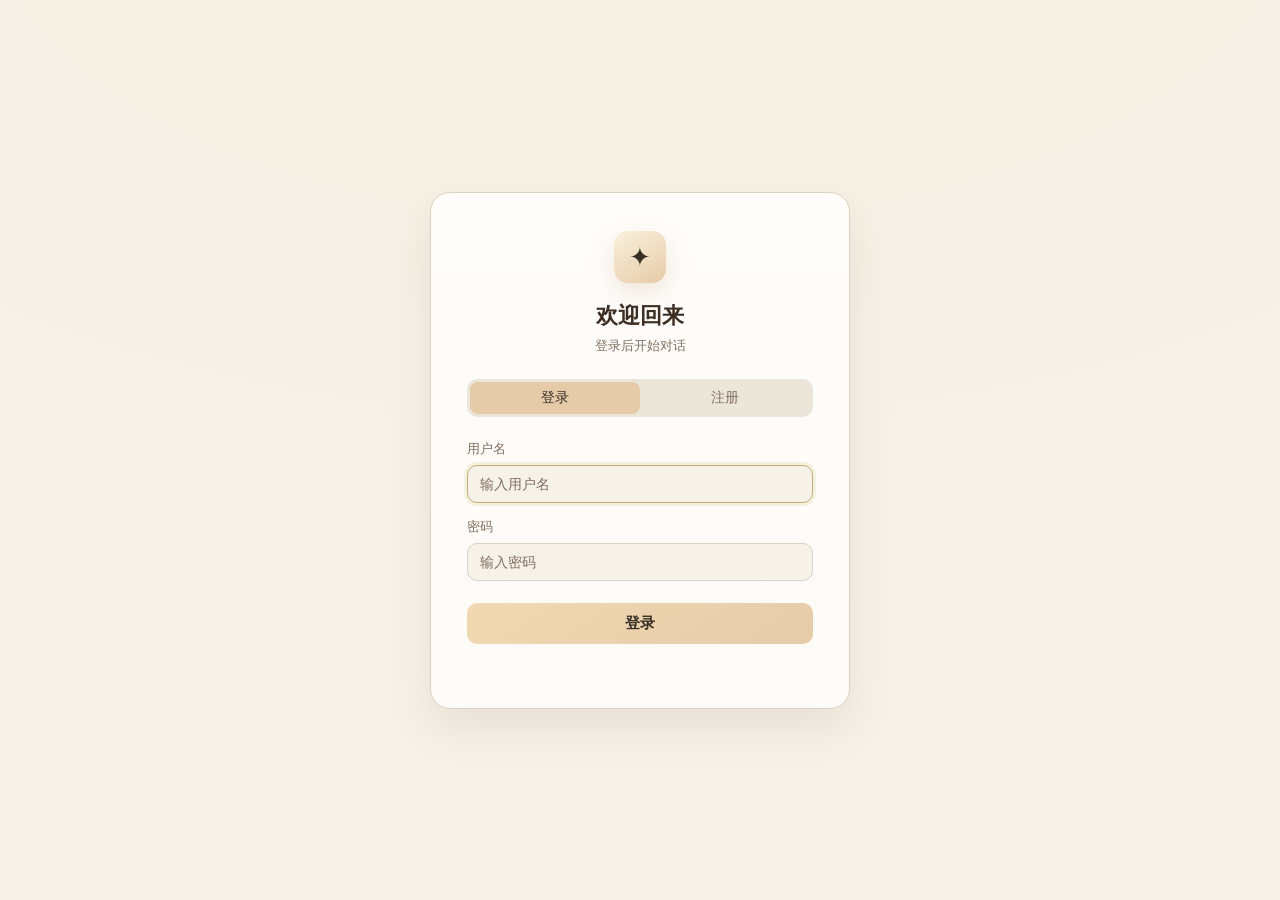
==== commit c67f1d9d: "fix: 根路径直达页面，优化桌面布局与手机键盘体验 访问 / 直接返回页面，不再需要 /static/index.html；桌面端增加 1024px 以上布局与字号；手机端用 visualViewp" ====
--- a/static/index.html
+++ b/static/index.html
@@ -2,7 +2,7 @@
 <html lang="zh-CN">
 <head>
     <meta charset="UTF-8">
-    <meta name="viewport" content="width=device-width, initial-scale=1, viewport-fit=cover">
+    <meta name="viewport" content="width=device-width, initial-scale=1, viewport-fit=cover, interactive-widget=resizes-content">
     <meta name="theme-color" content="#f3ead9">
     <meta name="description" content="小满，一个会记得你的 AI 伙伴">
     <title>小满 · 记得你的 AI 伙伴</title>
@@ -682,6 +682,16 @@
         }
         /* ==================== 视觉升级 ==================== */
 
+        /* 手机键盘：--kb 由 visualViewport 实时计算，输入区平滑上移而不是瞬间跳动 */
+        #app {
+            padding-bottom: var(--kb, 0px);
+            transition: padding-bottom .22s cubic-bezier(.2,.7,.3,1);
+        }
+        @supports (height: 100dvh) {
+            html, body { height: 100dvh; }
+        }
+        #output { overscroll-behavior-y: contain; }
+
         /* 顶部栏：品牌 + 用户菜单，替代原来的左侧栏 */
         header {
             height: 64px;
@@ -893,6 +903,27 @@
             .suggestion { font-size: 12.5px; padding: 8px 14px; }
 
             .auth-card { padding: 28px 22px 24px; border-radius: 18px; }
+        }
+
+        /* 桌面端：不再像被拉宽的手机页，内容区与字号一起放大 */
+        @media (min-width: 1024px) {
+            header { height: 70px; padding: 0 40px; }
+            .brand-mark { width: 38px; height: 38px; border-radius: 12px; font-size: 18px; }
+            .brand-text h1 { font-size: 16px; }
+            .brand-sub { font-size: 12px; }
+
+            .messages { max-width: 880px; padding: 42px 32px 18px; gap: 20px; }
+            .msg { max-width: 68%; font-size: 15px; padding: 13px 18px; }
+
+            .composer { padding: 10px 32px 26px; }
+            .composer-inner { max-width: 880px; padding: 15px 18px 10px; }
+            #msg { font-size: 15px; }
+
+            .welcome h2 { font-size: 32px; }
+            .welcome p { font-size: 15px; }
+            .welcome .logo { width: 72px; height: 72px; line-height: 72px; font-size: 34px; }
+
+            .auth-card { max-width: 420px; padding: 38px 36px 32px; }
         }
 
         @media (prefers-reduced-motion: reduce) {
@@ -1266,6 +1297,53 @@
     let hasMoreHistory = false;
     let loadingHistory = false;
 
+    /* ==================== 手机键盘与视口 ==================== */
+    // 输入法弹出时，visualViewport 变矮；用这部分高度把输入区顶上去，
+    // 并把“原本就在底部”的聊天记录一起向上贴住，滚上去时不强行拉回。
+    let pinnedToBottom = true;
+
+    function isNearBottom() {
+        return outputEl.scrollHeight - outputEl.scrollTop - outputEl.clientHeight < 48;
+    }
+
+    outputEl.addEventListener("scroll", () => {
+        pinnedToBottom = isNearBottom();
+    }, {passive: true});
+
+    function keepPinned(duration) {
+        const end = performance.now() + duration;
+        const step = () => {
+            outputEl.scrollTop = outputEl.scrollHeight;
+            if (performance.now() < end) requestAnimationFrame(step);
+        };
+        requestAnimationFrame(step);
+    }
+
+    function syncViewport() {
+        const vv = window.visualViewport;
+        const keyboard = vv ? Math.max(0, window.innerHeight - vv.height) : 0;
+        document.documentElement.style.setProperty("--kb", keyboard + "px");
+        if (pinnedToBottom) keepPinned(keyboard > 0 ? 340 : 240);
+    }
+
+    if (window.visualViewport) {
+        let pending = 0;
+        const schedule = () => {
+            if (pending) return;
+            pending = requestAnimationFrame(() => {
+                pending = 0;
+                syncViewport();
+            });
+        };
+        window.visualViewport.addEventListener("resize", schedule);
+        window.visualViewport.addEventListener("scroll", schedule);
+        window.addEventListener("resize", schedule);
+    }
+
+    msgInput.addEventListener("focus", () => {
+        pinnedToBottom = isNearBottom();
+    });
+
     /* ==================== 视图切换 ==================== */
 
     function scrollToLatest(loadingEl) {
@@ -1290,7 +1368,8 @@
     function showMessages() {
         welcomeEl.hidden = true;
         messagesEl.hidden = false;
-        msgInput.focus();
+        // 手机端不自动聚焦：一进页面就弹键盘会挡住内容，也让视口突然变化
+        if (window.matchMedia("(pointer: fine)").matches) msgInput.focus();
     }
 
     function makeMessage(role, text) {
